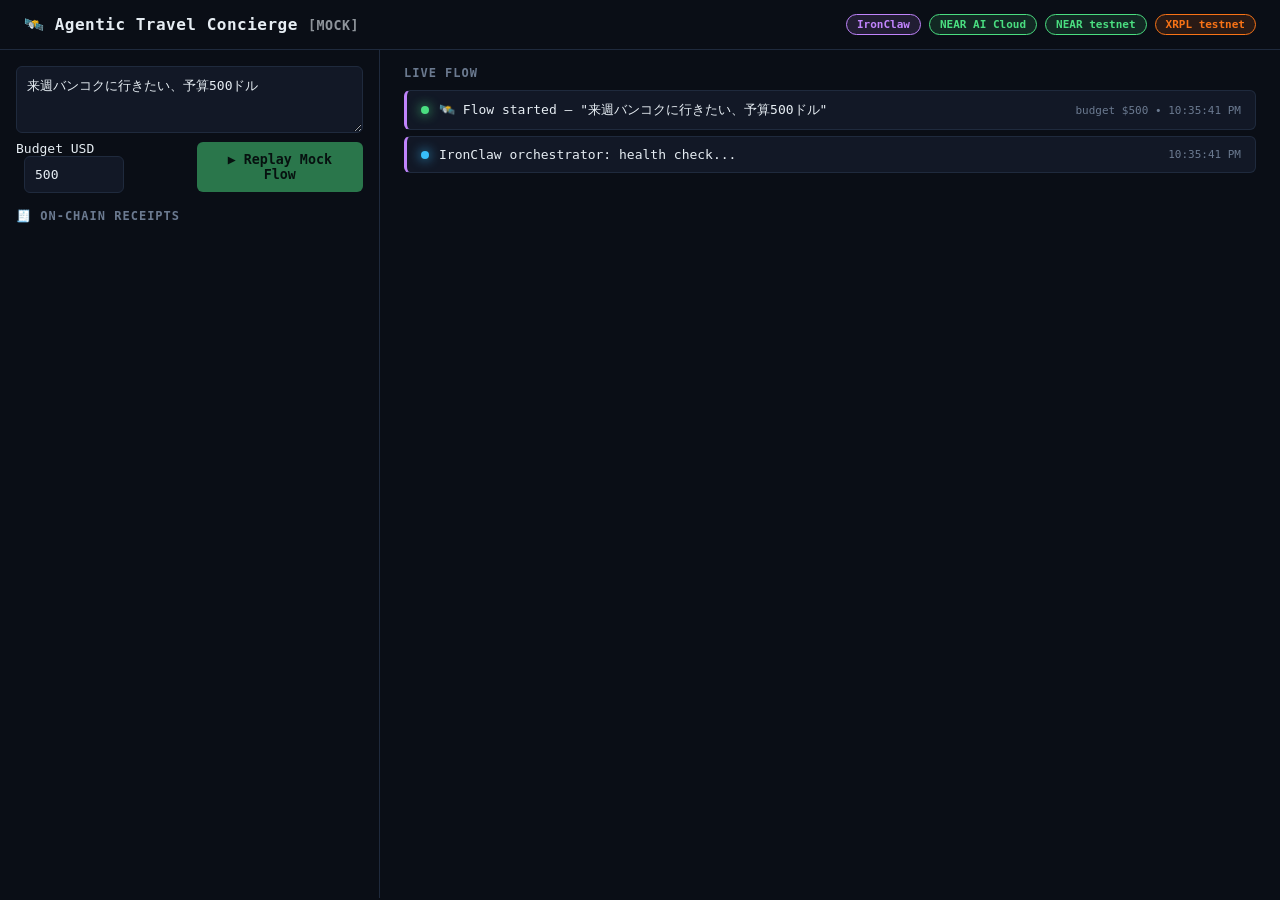
==== frontend/mock.html @ 96e3b73d "Add UI design spec and mock player for designer handoff - docs/UI_SPEC.md: full functional spec (sec" ====
<!doctype html>
<!--
  Mock player: バックエンド (uvicorn / NEAR / XRPL) を起動しなくても、
  WebSocket と同じイベント列を再生して UI を試せる。
  デザイナーがこのファイルだけ開けば全フローが動く。

  使い方:
    open frontend/mock.html (ブラウザで直接開いてOK)
    または `python3 -m http.server 5500 -d frontend` で起動して
           http://localhost:5500/mock.html
-->
<html lang="ja">
<head>
<meta charset="utf-8" />
<title>Mock player — Agentic Travel Concierge</title>
<meta name="viewport" content="width=device-width, initial-scale=1" />
<link rel="stylesheet" href="style.css" />
</head>
<body>
<header>
  <h1>🛰️ Agentic Travel Concierge <small style="opacity:.6">[MOCK]</small></h1>
  <div class="badges">
    <span class="badge ironclaw">IronClaw</span>
    <span class="badge near">NEAR AI Cloud</span>
    <span class="badge near-chain">NEAR testnet</span>
    <span class="badge xrpl">XRPL testnet</span>
  </div>
</header>

<main>
  <section class="left">
    <div class="prompt">
      <textarea id="request" rows="3">来週バンコクに行きたい、予算500ドル</textarea>
      <div class="row">
        <label>Budget USD <input id="budget" type="number" value="500" /></label>
        <button id="run">▶ Replay Mock Flow</button>
      </div>
    </div>
    <div class="receipts">
      <h2>🧾 On-chain Receipts</h2>
      <div id="receipts"></div>
    </div>
  </section>
  <section class="right">
    <h2>Live Flow</h2>
    <div id="flow" class="flow"></div>
  </section>
</main>

<script>
// ====== モック WebSocket ======
// app.js が new WebSocket(...) するのを乗っ取る
const MOCK_EVENTS = [
  {delay:0,    e:{type:"flow.start", request:"来週バンコクに行きたい、予算500ドル", budget_usd:500}},
  {delay:200,  e:{type:"ironclaw.checking"}},
  {delay:600,  e:{type:"ironclaw.ready", available:true, announce:{gateway_running:true, binary_version:"ironclaw 0.27.0", available:true, delivery:"gateway", status:405}}},
  {delay:300,  e:{type:"agent.thinking", agent:"FlightAgent", chain:"near"}},
  {delay:50,   e:{type:"agent.thinking", agent:"HotelAgent", chain:"near"}},
  {delay:50,   e:{type:"agent.thinking", agent:"LocalGuideAgent", chain:"xrpl"}},
  {delay:1800, e:{type:"agent.quoted", agent:"FlightAgent", quote:{agent:"FlightAgent", description:"Round-trip economy flight Tokyo → Bangkok", amount_usd:320, chain:"near", receiver:"flight-701307.testnet"}}},
  {delay:400,  e:{type:"agent.quoted", agent:"HotelAgent", quote:{agent:"HotelAgent", description:"3-night mid-range hotel in central Bangkok", amount_usd:185, chain:"near", receiver:"hotel-701307.testnet"}}},
  {delay:300,  e:{type:"agent.quoted", agent:"LocalGuideAgent", quote:{agent:"LocalGuideAgent", description:"Half-day local guide for temples and street food", amount_usd:75, chain:"xrpl", receiver:"rQ9ejdbK3riQifuQ51pph4zeqdsxx122iD"}}},
  {delay:400,  e:{type:"optimizer.thinking", model:"Qwen/Qwen3-30B-A3B-Instruct-2507"}},
  {delay:1500, e:{type:"optimizer.decided", decision:{accepted:["FlightAgent","HotelAgent","LocalGuideAgent"], reasoning:"Within $500 budget? No ($580). However, all are essential for trip; accepted as small overrun is acceptable", total_usd:580}}},
  {delay:500,  e:{type:"payment.sending", agent:"FlightAgent", chain:"near", amount_usd:320}},
  {delay:50,   e:{type:"payment.sending", agent:"HotelAgent", chain:"near", amount_usd:185}},
  {delay:50,   e:{type:"payment.sending", agent:"LocalGuideAgent", chain:"xrpl", amount_usd:75}},
  {delay:1200, e:{type:"payment.confirmed", agent:"LocalGuideAgent", receipt:{chain:"xrpl", tx_hash:"65B782AE0011EBE38A776FC7A24345467FAF530626EE3D888FEBC1E1D4B164DE", explorer_url:"https://testnet.xrpl.org/transactions/65B782AE0011EBE38A776FC7A24345467FAF530626EE3D888FEBC1E1D4B164DE", amount_usd:75, amount_native:7.5, receiver:"rQ9ejdbK3riQifuQ51pph4zeqdsxx122iD"}}},
  {delay:600,  e:{type:"payment.confirmed", agent:"HotelAgent", receipt:{chain:"near", tx_hash:"94Cgm2DKdLmZjX8UWpjtgV5hjY6xuicfGLT7uaGWxtzk", explorer_url:"https://testnet.nearblocks.io/txns/94Cgm2DKdLmZjX8UWpjtgV5hjY6xuicfGLT7uaGWxtzk", amount_usd:185, amount_native:1.85, receiver:"hotel-701307.testnet"}}},
  {delay:400,  e:{type:"payment.confirmed", agent:"FlightAgent", receipt:{chain:"near", tx_hash:"E8WetmbbGfKmTyU7rVKXfygrztpYCNaCMewNmWmu14Ag", explorer_url:"https://testnet.nearblocks.io/txns/E8WetmbbGfKmTyU7rVKXfygrztpYCNaCMewNmWmu14Ag", amount_usd:320, amount_native:3.2, receiver:"flight-701307.testnet"}}},
  {delay:500,  e:{type:"flow.done", total_paid_usd:580, receipts:[{},{},{}]}},
];

class FakeSocket {
  constructor(url) {
    this.url = url;
    setTimeout(() => this.onopen && this.onopen(), 10);
  }
  send() {}
  close() { this.onclose && this.onclose(); }
}
window.WebSocket = FakeSocket;
let _fakeSocket = null;
const _origNewSocket = WebSocket;

// app.js に WebSocket を持たせ、play 時にメッセージを順次配信
const sockets = [];
window.WebSocket = function MockSocket(url) {
  const s = new FakeSocket(url);
  sockets.push(s);
  return s;
};

async function play() {
  for (const {delay, e} of MOCK_EVENTS) {
    await new Promise(r => setTimeout(r, delay));
    const ts = Date.now() / 1000;
    const ev = {ts, ...e};
    const data = JSON.stringify(ev);
    sockets.forEach(s => s.onmessage && s.onmessage({data}));
  }
}

document.addEventListener("DOMContentLoaded", () => {
  // app.js の runBtn が POST を投げるのを止めて、代わりに play() を起動
  const btn = document.getElementById("run");
  btn.onclick = (ev) => {
    ev.preventDefault();
    btn.disabled = true;
    play().then(() => btn.disabled = false);
  };
  // 自動再生
  setTimeout(() => btn.click(), 400);
});
</script>
<script src="app.js"></script>
</body>
</html>
---- frontend/style.css ----
* { box-sizing: border-box; }

:root {
  --bg: #0a0e16;
  --panel: #121826;
  --line: #1f2a3d;
  --neon: #4ade80;
  --neon-dim: #16653440;
  --warn: #fb923c;
  --err: #f87171;
  --muted: #6b7a90;
  --text: #e6edf3;
  --accent: #38bdf8;
  --xrpl: #f97316;
  --near: #4ade80;
  --ironclaw: #c084fc;
}

html, body {
  margin: 0;
  background: var(--bg);
  color: var(--text);
  font-family: ui-monospace, SFMono-Regular, "SF Mono", Menlo, monospace;
  font-size: 13px;
  height: 100%;
}

header {
  padding: 14px 24px;
  border-bottom: 1px solid var(--line);
  display: flex;
  justify-content: space-between;
  align-items: center;
}

header h1 {
  font-size: 16px;
  margin: 0;
  letter-spacing: 0.5px;
}

.badges { display: flex; gap: 8px; }
.badge {
  padding: 3px 10px;
  border-radius: 12px;
  font-size: 11px;
  font-weight: 600;
}
.badge.ironclaw { background: #c084fc20; color: var(--ironclaw); border: 1px solid var(--ironclaw); }
.badge.near { background: #4ade8020; color: var(--neon); border: 1px solid var(--neon); }
.badge.near-chain { background: #4ade8020; color: var(--neon); border: 1px solid var(--neon); }
.badge.xrpl { background: #f9731620; color: var(--xrpl); border: 1px solid var(--xrpl); }

main {
  display: grid;
  grid-template-columns: 380px 1fr;
  gap: 0;
  height: calc(100vh - 52px);
}

.left {
  border-right: 1px solid var(--line);
  padding: 16px;
  display: flex;
  flex-direction: column;
  gap: 16px;
  overflow-y: auto;
}

.right {
  padding: 16px 24px;
  overflow-y: auto;
}

.prompt {
  display: flex;
  flex-direction: column;
  gap: 8px;
}

textarea, input[type=number] {
  background: var(--panel);
  color: var(--text);
  border: 1px solid var(--line);
  border-radius: 6px;
  padding: 10px;
  font-family: inherit;
  font-size: 13px;
  outline: none;
  width: 100%;
}

textarea:focus, input:focus { border-color: var(--neon); }

input[type=number] { width: 100px; margin-left: 8px; }

.row { display: flex; align-items: center; justify-content: space-between; }

button {
  background: var(--neon);
  color: #04150a;
  border: 0;
  border-radius: 6px;
  padding: 10px 16px;
  font-weight: 700;
  cursor: pointer;
  font-family: inherit;
}

button:hover { filter: brightness(1.1); }
button:disabled { opacity: 0.5; cursor: not-allowed; }

.receipts h2, .right h2 {
  margin: 0 0 10px;
  font-size: 12px;
  text-transform: uppercase;
  letter-spacing: 1px;
  color: var(--muted);
}

.receipt {
  background: var(--panel);
  border: 1px solid var(--line);
  border-radius: 6px;
  padding: 10px;
  margin-bottom: 8px;
  font-size: 12px;
}

.receipt .agent { font-weight: 700; }
.receipt .tx {
  word-break: break-all;
  color: var(--accent);
  font-size: 11px;
  display: block;
  margin-top: 4px;
}
.receipt.near { border-left: 3px solid var(--near); }
.receipt.xrpl { border-left: 3px solid var(--xrpl); }

.flow {
  display: flex;
  flex-direction: column;
  gap: 6px;
}

.node {
  background: var(--panel);
  border: 1px solid var(--line);
  border-radius: 6px;
  padding: 10px 14px;
  display: flex;
  align-items: center;
  gap: 10px;
  animation: appear 0.25s ease;
  position: relative;
}

@keyframes appear {
  from { opacity: 0; transform: translateY(-6px); }
  to   { opacity: 1; transform: translateY(0); }
}

.node .dot {
  width: 8px; height: 8px; border-radius: 50%;
  background: var(--muted);
  flex-shrink: 0;
}

.node.active .dot {
  background: var(--accent);
  box-shadow: 0 0 12px var(--accent);
  animation: pulse 1.2s ease-in-out infinite;
}
.node.success .dot { background: var(--neon); box-shadow: 0 0 12px var(--neon); }
.node.error .dot   { background: var(--err);  box-shadow: 0 0 12px var(--err); }

@keyframes pulse {
  0%,100% { opacity: 1; }
  50% { opacity: 0.45; }
}

.node .label { flex: 1; }
.node .meta  { font-size: 11px; color: var(--muted); }

.node.ironclaw { border-left: 3px solid var(--ironclaw); }
.node.optimizer { border-left: 3px solid var(--accent); }
.node.agent { border-left: 3px solid var(--neon); }
.node.payment.near { border-left: 3px solid var(--near); }
.node.payment.xrpl { border-left: 3px solid var(--xrpl); }
.node.done { border-left: 3px solid #fde047; }

.node a { color: var(--accent); }
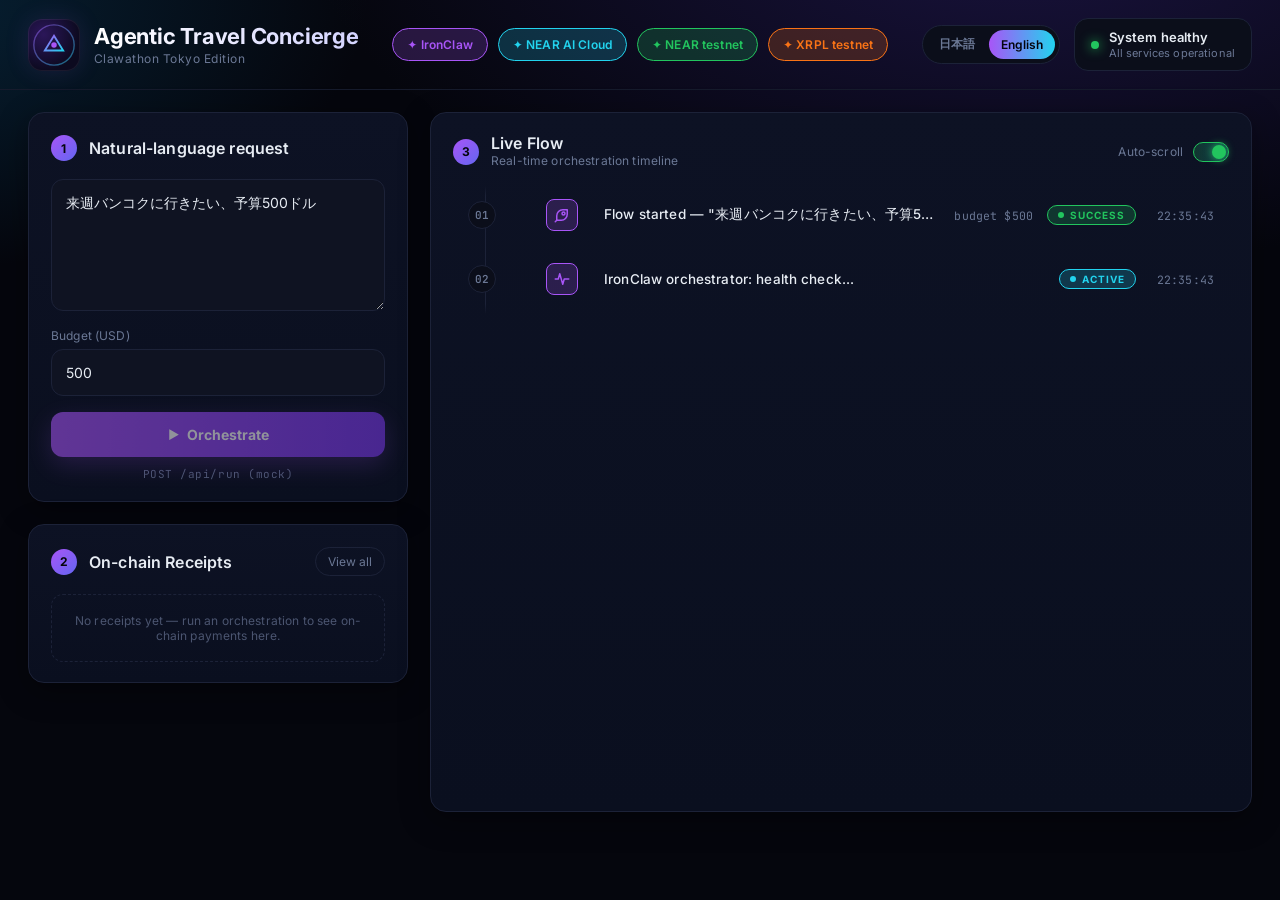
==== commit b7edd50b: "Redesign frontend with mockup-based dashboard + JA/EN i18n switch - New layout: 3-section dashboard " ====
--- a/frontend/mock.html
+++ b/frontend/mock.html
@@ -2,117 +2,123 @@
 <!--
   Mock player: バックエンド (uvicorn / NEAR / XRPL) を起動しなくても、
   WebSocket と同じイベント列を再生して UI を試せる。
-  デザイナーがこのファイルだけ開けば全フローが動く。
-
-  使い方:
-    open frontend/mock.html (ブラウザで直接開いてOK)
-    または `python3 -m http.server 5500 -d frontend` で起動して
-           http://localhost:5500/mock.html
+  使い方: open frontend/mock.html
 -->
 <html lang="ja">
 <head>
 <meta charset="utf-8" />
-<title>Mock player — Agentic Travel Concierge</title>
+<title>Mock — Agentic Travel Concierge</title>
 <meta name="viewport" content="width=device-width, initial-scale=1" />
+<link rel="preconnect" href="https://fonts.googleapis.com" />
+<link rel="preconnect" href="https://fonts.gstatic.com" crossorigin />
+<link href="https://fonts.googleapis.com/css2?family=Inter:wght@400;500;600;700&family=JetBrains+Mono:wght@400;500&display=swap" rel="stylesheet" />
 <link rel="stylesheet" href="style.css" />
 </head>
 <body>
-<header>
-  <h1>🛰️ Agentic Travel Concierge <small style="opacity:.6">[MOCK]</small></h1>
+
+<header class="topbar">
+  <div class="brand">
+    <div class="logo" aria-hidden="true">
+      <svg viewBox="0 0 48 48" width="44" height="44">
+        <defs><linearGradient id="lg" x1="0" x2="1" y1="0" y2="1"><stop offset="0" stop-color="#a855f7"/><stop offset="1" stop-color="#22d3ee"/></linearGradient></defs>
+        <circle cx="24" cy="24" r="22" fill="none" stroke="url(#lg)" stroke-width="1.5" opacity=".5"/>
+        <path d="M14 30 L24 14 L34 30 Z" fill="none" stroke="url(#lg)" stroke-width="2"/>
+        <circle cx="24" cy="24" r="3" fill="#a855f7"/>
+      </svg>
+    </div>
+    <div class="title">
+      <h1 data-i18n="appTitle">Agentic Travel Concierge</h1>
+      <div class="subtitle" data-i18n="appSubtitle">Clawathon Tokyo Edition · MOCK</div>
+    </div>
+  </div>
   <div class="badges">
-    <span class="badge ironclaw">IronClaw</span>
-    <span class="badge near">NEAR AI Cloud</span>
-    <span class="badge near-chain">NEAR testnet</span>
-    <span class="badge xrpl">XRPL testnet</span>
+    <span class="badge ironclaw">✦ IronClaw</span>
+    <span class="badge nearai">✦ NEAR AI Cloud</span>
+    <span class="badge near">✦ NEAR testnet</span>
+    <span class="badge xrpl">✦ XRPL testnet</span>
+  </div>
+  <div class="topright">
+    <div class="lang-switch" role="group">
+      <button data-lang="ja" class="lang-btn active">日本語</button>
+      <button data-lang="en" class="lang-btn">English</button>
+    </div>
+    <div class="status-pill"><span class="dot"></span><div><div class="status-title" data-i18n="statusTitle">System healthy</div><div class="status-sub" data-i18n="statusSub">All services operational</div></div></div>
   </div>
 </header>
 
-<main>
-  <section class="left">
-    <div class="prompt">
-      <textarea id="request" rows="3">来週バンコクに行きたい、予算500ドル</textarea>
-      <div class="row">
-        <label>Budget USD <input id="budget" type="number" value="500" /></label>
-        <button id="run">▶ Replay Mock Flow</button>
-      </div>
+<main class="grid">
+  <aside class="left">
+    <section class="card">
+      <div class="card-head"><span class="step-num">1</span><h2 data-i18n="step1Title">Natural-language request</h2></div>
+      <textarea id="request" rows="6" data-i18n-ph="requestPlaceholder">来週バンコクに行きたい、予算500ドル</textarea>
+      <label class="field"><span data-i18n="budgetLabel">Budget (USD)</span><input id="budget" type="number" value="500" /></label>
+      <button id="run" class="btn-primary"><span class="play">▶</span> <span data-i18n="orchestrate">Orchestrate</span></button>
+      <div class="endpoint-hint">POST /api/run (mock)</div>
+    </section>
+    <section class="card">
+      <div class="card-head"><span class="step-num">2</span><h2 data-i18n="step2Title">On-chain Receipts</h2><button class="ghost-btn" data-i18n="viewAll">View all</button></div>
+      <div id="receipts" class="receipts-list"><div class="receipts-empty" data-i18n="receiptsEmpty">No receipts yet</div></div>
+    </section>
+  </aside>
+  <section class="right card">
+    <div class="card-head">
+      <span class="step-num">3</span>
+      <div class="head-title"><h2 data-i18n="step3Title">Live Flow</h2><div class="subhead" data-i18n="step3Sub">Real-time orchestration timeline</div></div>
+      <label class="toggle"><span data-i18n="autoscroll">Auto-scroll</span><input id="autoscroll" type="checkbox" checked /><span class="switch"></span></label>
     </div>
-    <div class="receipts">
-      <h2>🧾 On-chain Receipts</h2>
-      <div id="receipts"></div>
-    </div>
-  </section>
-  <section class="right">
-    <h2>Live Flow</h2>
-    <div id="flow" class="flow"></div>
+    <ol id="flow" class="flow"></ol>
+    <div class="flow-empty" id="flowEmpty">Press <strong>▶ Orchestrate</strong></div>
   </section>
 </main>
 
 <script>
-// ====== モック WebSocket ======
-// app.js が new WebSocket(...) するのを乗っ取る
 const MOCK_EVENTS = [
   {delay:0,    e:{type:"flow.start", request:"来週バンコクに行きたい、予算500ドル", budget_usd:500}},
   {delay:200,  e:{type:"ironclaw.checking"}},
-  {delay:600,  e:{type:"ironclaw.ready", available:true, announce:{gateway_running:true, binary_version:"ironclaw 0.27.0", available:true, delivery:"gateway", status:405}}},
+  {delay:600,  e:{type:"ironclaw.ready", available:true, announce:{gateway_running:true, binary_version:"ironclaw 0.27.0", available:true}}},
   {delay:300,  e:{type:"agent.thinking", agent:"FlightAgent", chain:"near"}},
   {delay:50,   e:{type:"agent.thinking", agent:"HotelAgent", chain:"near"}},
   {delay:50,   e:{type:"agent.thinking", agent:"LocalGuideAgent", chain:"xrpl"}},
-  {delay:1800, e:{type:"agent.quoted", agent:"FlightAgent", quote:{agent:"FlightAgent", description:"Round-trip economy flight Tokyo → Bangkok", amount_usd:320, chain:"near", receiver:"flight-701307.testnet"}}},
-  {delay:400,  e:{type:"agent.quoted", agent:"HotelAgent", quote:{agent:"HotelAgent", description:"3-night mid-range hotel in central Bangkok", amount_usd:185, chain:"near", receiver:"hotel-701307.testnet"}}},
-  {delay:300,  e:{type:"agent.quoted", agent:"LocalGuideAgent", quote:{agent:"LocalGuideAgent", description:"Half-day local guide for temples and street food", amount_usd:75, chain:"xrpl", receiver:"rQ9ejdbK3riQifuQ51pph4zeqdsxx122iD"}}},
-  {delay:400,  e:{type:"optimizer.thinking", model:"Qwen/Qwen3-30B-A3B-Instruct-2507"}},
-  {delay:1500, e:{type:"optimizer.decided", decision:{accepted:["FlightAgent","HotelAgent","LocalGuideAgent"], reasoning:"Within $500 budget? No ($580). However, all are essential for trip; accepted as small overrun is acceptable", total_usd:580}}},
-  {delay:500,  e:{type:"payment.sending", agent:"FlightAgent", chain:"near", amount_usd:320}},
-  {delay:50,   e:{type:"payment.sending", agent:"HotelAgent", chain:"near", amount_usd:185}},
-  {delay:50,   e:{type:"payment.sending", agent:"LocalGuideAgent", chain:"xrpl", amount_usd:75}},
-  {delay:1200, e:{type:"payment.confirmed", agent:"LocalGuideAgent", receipt:{chain:"xrpl", tx_hash:"65B782AE0011EBE38A776FC7A24345467FAF530626EE3D888FEBC1E1D4B164DE", explorer_url:"https://testnet.xrpl.org/transactions/65B782AE0011EBE38A776FC7A24345467FAF530626EE3D888FEBC1E1D4B164DE", amount_usd:75, amount_native:7.5, receiver:"rQ9ejdbK3riQifuQ51pph4zeqdsxx122iD"}}},
-  {delay:600,  e:{type:"payment.confirmed", agent:"HotelAgent", receipt:{chain:"near", tx_hash:"94Cgm2DKdLmZjX8UWpjtgV5hjY6xuicfGLT7uaGWxtzk", explorer_url:"https://testnet.nearblocks.io/txns/94Cgm2DKdLmZjX8UWpjtgV5hjY6xuicfGLT7uaGWxtzk", amount_usd:185, amount_native:1.85, receiver:"hotel-701307.testnet"}}},
-  {delay:400,  e:{type:"payment.confirmed", agent:"FlightAgent", receipt:{chain:"near", tx_hash:"E8WetmbbGfKmTyU7rVKXfygrztpYCNaCMewNmWmu14Ag", explorer_url:"https://testnet.nearblocks.io/txns/E8WetmbbGfKmTyU7rVKXfygrztpYCNaCMewNmWmu14Ag", amount_usd:320, amount_native:3.2, receiver:"flight-701307.testnet"}}},
+  {delay:1800, e:{type:"agent.quoted", agent:"FlightAgent", quote:{agent:"FlightAgent", description:"Round-trip economy flight", amount_usd:295, chain:"near", receiver:"flight-701307.testnet"}}},
+  {delay:400,  e:{type:"agent.quoted", agent:"HotelAgent", quote:{agent:"HotelAgent", description:"3 nights near Sukhumvit", amount_usd:210, chain:"near", receiver:"hotel-778201.testnet"}}},
+  {delay:300,  e:{type:"agent.quoted", agent:"LocalGuideAgent", quote:{agent:"LocalGuideAgent", description:"Evening food tour", amount_usd:75, chain:"xrpl", receiver:"xrpl:guide-wallet"}}},
+  {delay:400,  e:{type:"optimizer.thinking", model:"Qwen3-30B"}},
+  {delay:1500, e:{type:"optimizer.decided", decision:{accepted:["FlightAgent","HotelAgent","LocalGuideAgent"], reasoning:"best balance of budget and coverage", total_usd:580}}},
+  {delay:500,  e:{type:"payment.sending", agent:"FlightAgent", chain:"near", amount_usd:295}},
+  {delay:1500, e:{type:"payment.confirmed", agent:"FlightAgent", receipt:{chain:"near", tx_hash:"7bJ2xxxxxxxxxxxxxxxxxxxxxxxxxa9kL", explorer_url:"#", amount_usd:295, amount_native:3.2, receiver:"flight-701307.testnet"}}},
+  {delay:200,  e:{type:"payment.sending", agent:"HotelAgent", chain:"near", amount_usd:210}},
+  {delay:1200, e:{type:"payment.confirmed", agent:"HotelAgent", receipt:{chain:"near", tx_hash:"5cF1xxxxxxxxxxxxxxxxxxxxxxxxxm3Pn", explorer_url:"#", amount_usd:210, amount_native:2.3, receiver:"hotel-778201.testnet"}}},
+  {delay:200,  e:{type:"payment.sending", agent:"LocalGuideAgent", chain:"xrpl", amount_usd:75}},
+  {delay:1500, e:{type:"payment.confirmed", agent:"LocalGuideAgent", receipt:{chain:"xrpl", tx_hash:"C9D6xxxxxxxxxxxxxxxxxxxxxxxxx7hQw", explorer_url:"#", amount_usd:75, amount_native:7.5, receiver:"xrpl:guide-wallet"}}},
   {delay:500,  e:{type:"flow.done", total_paid_usd:580, receipts:[{},{},{}]}},
 ];
 
 class FakeSocket {
-  constructor(url) {
-    this.url = url;
-    setTimeout(() => this.onopen && this.onopen(), 10);
-  }
-  send() {}
-  close() { this.onclose && this.onclose(); }
+  constructor() { setTimeout(()=>this.onopen&&this.onopen(),10); }
+  send() {} close() {}
 }
-window.WebSocket = FakeSocket;
-let _fakeSocket = null;
-const _origNewSocket = WebSocket;
-
-// app.js に WebSocket を持たせ、play 時にメッセージを順次配信
 const sockets = [];
-window.WebSocket = function MockSocket(url) {
-  const s = new FakeSocket(url);
-  sockets.push(s);
-  return s;
-};
+window.WebSocket = function(){ const s=new FakeSocket(); sockets.push(s); return s; };
 
 async function play() {
-  for (const {delay, e} of MOCK_EVENTS) {
-    await new Promise(r => setTimeout(r, delay));
-    const ts = Date.now() / 1000;
-    const ev = {ts, ...e};
-    const data = JSON.stringify(ev);
+  for (const {delay,e} of MOCK_EVENTS) {
+    await new Promise(r=>setTimeout(r,delay));
+    const data = JSON.stringify({ts: Date.now()/1000, ...e});
     sockets.forEach(s => s.onmessage && s.onmessage({data}));
   }
 }
 
 document.addEventListener("DOMContentLoaded", () => {
-  // app.js の runBtn が POST を投げるのを止めて、代わりに play() を起動
   const btn = document.getElementById("run");
-  btn.onclick = (ev) => {
+  btn.addEventListener("click", (ev) => {
     ev.preventDefault();
     btn.disabled = true;
-    play().then(() => btn.disabled = false);
-  };
-  // 自動再生
-  setTimeout(() => btn.click(), 400);
+    play().then(()=>btn.disabled=false);
+  });
+  setTimeout(()=>btn.click(), 500);
 });
 </script>
+<script src="i18n.js"></script>
 <script src="app.js"></script>
 </body>
 </html>
--- a/frontend/style.css
+++ b/frontend/style.css
@@ -1,193 +1,499 @@
+/* ============================================
+   Agentic Travel Concierge — design refresh
+   Inspired by provided mockup (dark dashboard)
+   ============================================ */
+
 * { box-sizing: border-box; }
 
 :root {
-  --bg: #0a0e16;
-  --panel: #121826;
-  --line: #1f2a3d;
-  --neon: #4ade80;
-  --neon-dim: #16653440;
-  --warn: #fb923c;
-  --err: #f87171;
-  --muted: #6b7a90;
-  --text: #e6edf3;
-  --accent: #38bdf8;
-  --xrpl: #f97316;
-  --near: #4ade80;
-  --ironclaw: #c084fc;
+  /* Backgrounds */
+  --bg-0: #05060d;            /* page */
+  --bg-1: #0b0e1a;            /* card */
+  --bg-2: #0f1322;            /* card subtle */
+  --bg-3: #11172a;            /* node row hover */
+  --line: #1c2238;
+  --line-soft: #161b2c;
+
+  /* Text */
+  --text: #e7ecf3;
+  --muted: #6b7895;
+  --dim: #4b5570;
+
+  /* Accents */
+  --purple: #a855f7;
+  --purple-soft: #a855f733;
+  --cyan: #22d3ee;
+  --cyan-soft: #22d3ee33;
+  --green: #22c55e;
+  --green-soft: #22c55e33;
+  --orange: #f97316;
+  --orange-soft: #f9731633;
+  --yellow: #facc15;
+  --yellow-soft: #facc1533;
+  --red: #f87171;
+
+  /* per-tech */
+  --c-ironclaw: var(--purple);
+  --c-nearai:   var(--cyan);
+  --c-near:     var(--green);
+  --c-xrpl:     var(--orange);
+
+  --radius-lg: 16px;
+  --radius-md: 12px;
+  --radius-sm: 8px;
 }
 
 html, body {
   margin: 0;
-  background: var(--bg);
+  background:
+    radial-gradient(1200px 600px at 80% -10%, #1a1340 0%, transparent 60%),
+    radial-gradient(900px 500px at -10% 0%, #062337 0%, transparent 55%),
+    var(--bg-0);
   color: var(--text);
-  font-family: ui-monospace, SFMono-Regular, "SF Mono", Menlo, monospace;
-  font-size: 13px;
-  height: 100%;
-}
-
-header {
-  padding: 14px 24px;
-  border-bottom: 1px solid var(--line);
-  display: flex;
-  justify-content: space-between;
+  font-family: "Inter", system-ui, -apple-system, "Segoe UI", "Hiragino Sans", "Yu Gothic UI", sans-serif;
+  font-size: 14px;
+  letter-spacing: 0.01em;
+  min-height: 100vh;
+}
+
+button { font-family: inherit; cursor: pointer; }
+
+/* ===================== Topbar ===================== */
+.topbar {
+  display: grid;
+  grid-template-columns: auto 1fr auto;
   align-items: center;
-}
-
-header h1 {
-  font-size: 16px;
+  gap: 24px;
+  padding: 18px 28px;
+  border-bottom: 1px solid var(--line-soft);
+}
+
+.brand { display: flex; align-items: center; gap: 14px; }
+.brand .logo {
+  width: 52px; height: 52px;
+  display: grid; place-items: center;
+  border-radius: 14px;
+  background: radial-gradient(circle at 30% 30%, #2b1659 0%, #0c0a1f 70%);
+  box-shadow: 0 0 24px #a855f720, inset 0 0 0 1px #ffffff10;
+}
+
+.brand h1 {
   margin: 0;
-  letter-spacing: 0.5px;
-}
-
-.badges { display: flex; gap: 8px; }
+  font-size: 22px;
+  font-weight: 700;
+  letter-spacing: -0.01em;
+  background: linear-gradient(90deg, #fff 0%, #d4d4ff 100%);
+  -webkit-background-clip: text;
+  -webkit-text-fill-color: transparent;
+}
+.brand .subtitle { color: var(--muted); font-size: 12px; margin-top: 2px; letter-spacing: 0.04em; }
+
+.badges { display: flex; gap: 10px; justify-content: center; flex-wrap: wrap; }
 .badge {
-  padding: 3px 10px;
-  border-radius: 12px;
-  font-size: 11px;
+  font-size: 12px; font-weight: 600;
+  padding: 8px 14px;
+  border-radius: 999px;
+  border: 1px solid;
+  background: rgba(255,255,255,0.02);
+  white-space: nowrap;
+}
+.badge.ironclaw { color: var(--c-ironclaw); border-color: var(--c-ironclaw); background: var(--purple-soft); }
+.badge.nearai   { color: var(--c-nearai);   border-color: var(--c-nearai);   background: var(--cyan-soft); }
+.badge.near     { color: var(--c-near);     border-color: var(--c-near);     background: var(--green-soft); }
+.badge.xrpl     { color: var(--c-xrpl);     border-color: var(--c-xrpl);     background: var(--orange-soft); }
+
+.topright { display: flex; align-items: center; gap: 14px; }
+
+.lang-switch {
+  display: inline-flex;
+  background: var(--bg-1);
+  border: 1px solid var(--line);
+  border-radius: 999px;
+  padding: 4px;
+  gap: 2px;
+}
+.lang-btn {
+  background: transparent;
+  border: 0;
+  color: var(--muted);
   font-weight: 600;
-}
-.badge.ironclaw { background: #c084fc20; color: var(--ironclaw); border: 1px solid var(--ironclaw); }
-.badge.near { background: #4ade8020; color: var(--neon); border: 1px solid var(--neon); }
-.badge.near-chain { background: #4ade8020; color: var(--neon); border: 1px solid var(--neon); }
-.badge.xrpl { background: #f9731620; color: var(--xrpl); border: 1px solid var(--xrpl); }
-
-main {
-  display: grid;
-  grid-template-columns: 380px 1fr;
-  gap: 0;
-  height: calc(100vh - 52px);
-}
-
-.left {
-  border-right: 1px solid var(--line);
-  padding: 16px;
-  display: flex;
-  flex-direction: column;
-  gap: 16px;
-  overflow-y: auto;
-}
-
-.right {
-  padding: 16px 24px;
-  overflow-y: auto;
-}
-
-.prompt {
-  display: flex;
-  flex-direction: column;
-  gap: 8px;
-}
-
-textarea, input[type=number] {
-  background: var(--panel);
-  color: var(--text);
-  border: 1px solid var(--line);
-  border-radius: 6px;
-  padding: 10px;
-  font-family: inherit;
-  font-size: 13px;
-  outline: none;
-  width: 100%;
-}
-
-textarea:focus, input:focus { border-color: var(--neon); }
-
-input[type=number] { width: 100px; margin-left: 8px; }
-
-.row { display: flex; align-items: center; justify-content: space-between; }
-
-button {
-  background: var(--neon);
-  color: #04150a;
-  border: 0;
-  border-radius: 6px;
-  padding: 10px 16px;
-  font-weight: 700;
-  cursor: pointer;
-  font-family: inherit;
-}
-
-button:hover { filter: brightness(1.1); }
-button:disabled { opacity: 0.5; cursor: not-allowed; }
-
-.receipts h2, .right h2 {
-  margin: 0 0 10px;
   font-size: 12px;
-  text-transform: uppercase;
-  letter-spacing: 1px;
-  color: var(--muted);
-}
-
-.receipt {
-  background: var(--panel);
-  border: 1px solid var(--line);
-  border-radius: 6px;
-  padding: 10px;
-  margin-bottom: 8px;
-  font-size: 12px;
-}
-
-.receipt .agent { font-weight: 700; }
-.receipt .tx {
-  word-break: break-all;
-  color: var(--accent);
-  font-size: 11px;
-  display: block;
-  margin-top: 4px;
-}
-.receipt.near { border-left: 3px solid var(--near); }
-.receipt.xrpl { border-left: 3px solid var(--xrpl); }
-
-.flow {
-  display: flex;
-  flex-direction: column;
-  gap: 6px;
-}
-
-.node {
-  background: var(--panel);
-  border: 1px solid var(--line);
-  border-radius: 6px;
-  padding: 10px 14px;
+  padding: 6px 12px;
+  border-radius: 999px;
+  transition: all .15s ease;
+}
+.lang-btn.active {
+  background: linear-gradient(90deg, #a855f7, #22d3ee);
+  color: #04050d;
+}
+.lang-btn:not(.active):hover { color: var(--text); }
+
+.status-pill {
   display: flex;
   align-items: center;
   gap: 10px;
-  animation: appear 0.25s ease;
+  padding: 10px 16px;
+  border-radius: 14px;
+  background: var(--bg-1);
+  border: 1px solid var(--line);
+}
+.status-pill .dot {
+  width: 8px; height: 8px; border-radius: 50%;
+  background: var(--green);
+  box-shadow: 0 0 12px var(--green);
+  animation: pulse 1.6s ease-in-out infinite;
+}
+.status-title { font-size: 13px; font-weight: 600; }
+.status-sub   { font-size: 11px; color: var(--muted); margin-top: 1px; }
+
+@keyframes pulse {
+  0%,100% { opacity: 1; transform: scale(1); }
+  50%     { opacity: .55; transform: scale(.85); }
+}
+
+/* ===================== Layout ===================== */
+.grid {
+  display: grid;
+  grid-template-columns: 380px 1fr;
+  gap: 22px;
+  padding: 22px 28px 32px;
+}
+.left { display: flex; flex-direction: column; gap: 22px; }
+
+/* ===================== Card ===================== */
+.card {
+  background: linear-gradient(180deg, #0d1224 0%, #0a0f1f 100%);
+  border: 1px solid var(--line);
+  border-radius: var(--radius-lg);
+  padding: 22px 22px 20px;
+  box-shadow: 0 8px 30px #00000060;
+}
+
+.card-head {
+  display: flex; align-items: center; gap: 12px;
+  margin-bottom: 18px;
+}
+.card-head h2 { margin: 0; font-size: 16px; font-weight: 600; }
+.head-title { display: flex; flex-direction: column; gap: 2px; flex: 1; }
+.head-title h2 { line-height: 1; }
+.subhead { color: var(--muted); font-size: 12px; }
+
+.step-num {
+  width: 26px; height: 26px;
+  display: grid; place-items: center;
+  border-radius: 50%;
+  background: linear-gradient(135deg, #a855f7, #6366f1);
+  color: #04050d;
+  font-weight: 700;
+  font-size: 12px;
+}
+
+/* request input area */
+textarea, input[type="number"] {
+  width: 100%;
+  background: var(--bg-2);
+  color: var(--text);
+  border: 1px solid var(--line);
+  border-radius: var(--radius-md);
+  padding: 14px 14px;
+  font-family: inherit;
+  font-size: 14px;
+  outline: none;
+  transition: border-color .15s ease, box-shadow .15s ease;
+}
+textarea { min-height: 96px; resize: vertical; }
+textarea:focus, input:focus { border-color: var(--cyan); box-shadow: 0 0 0 3px var(--cyan-soft); }
+
+.field { display: block; margin-top: 14px; }
+.field > span { display: block; color: var(--muted); font-size: 12px; margin-bottom: 6px; }
+
+.btn-primary {
+  margin-top: 16px;
+  width: 100%;
+  border: 0;
+  border-radius: var(--radius-md);
+  padding: 14px 16px;
+  font-weight: 700; font-size: 14px;
+  color: #fff;
+  background: linear-gradient(90deg, #a855f7 0%, #7c3aed 100%);
+  box-shadow: 0 8px 24px #a855f750;
+  transition: transform .08s ease, box-shadow .15s ease, opacity .15s ease;
+  display: inline-flex; align-items: center; justify-content: center; gap: 8px;
+}
+.btn-primary:hover  { box-shadow: 0 10px 28px #a855f780; }
+.btn-primary:active { transform: translateY(1px); }
+.btn-primary:disabled { opacity: .55; cursor: not-allowed; }
+.btn-primary .play { font-size: 12px; }
+
+.endpoint-hint {
+  text-align: center;
+  color: var(--dim);
+  font-family: "JetBrains Mono", ui-monospace, monospace;
+  font-size: 11px;
+  margin-top: 10px;
+  letter-spacing: 0.05em;
+}
+
+.ghost-btn {
+  margin-left: auto;
+  background: transparent;
+  border: 1px solid var(--line);
+  color: var(--muted);
+  font-size: 12px;
+  padding: 6px 12px;
+  border-radius: 999px;
+}
+.ghost-btn:hover { color: var(--text); border-color: var(--cyan); }
+
+/* ===================== Receipts ===================== */
+.receipts-list { display: flex; flex-direction: column; gap: 10px; }
+.receipts-empty {
+  color: var(--dim);
+  font-size: 12px;
+  border: 1px dashed var(--line);
+  border-radius: var(--radius-md);
+  padding: 18px;
+  text-align: center;
+}
+.receipt {
+  display: grid;
+  grid-template-columns: 40px 1fr auto;
+  align-items: center;
+  gap: 14px;
+  padding: 14px;
+  border-radius: var(--radius-md);
+  background: var(--bg-2);
+  border-left: 3px solid;
+  border-top: 1px solid var(--line);
+  border-right: 1px solid var(--line);
+  border-bottom: 1px solid var(--line);
   position: relative;
-}
-
+  overflow: hidden;
+}
+.receipt.near { border-left-color: var(--c-near); }
+.receipt.xrpl { border-left-color: var(--c-xrpl); }
+
+.receipt .icon {
+  width: 36px; height: 36px; border-radius: 50%;
+  display: grid; place-items: center;
+  background: var(--bg-1);
+  border: 1px solid var(--line);
+  font-weight: 700;
+}
+.receipt.near .icon { color: var(--c-near); }
+.receipt.xrpl .icon { color: var(--c-xrpl); }
+
+.receipt .body { display: flex; flex-direction: column; gap: 2px; min-width: 0; }
+.receipt .body .agent { font-weight: 600; font-size: 13px; }
+.receipt .body .meta  {
+  font-family: "JetBrains Mono", ui-monospace, monospace;
+  font-size: 11px;
+  color: var(--muted);
+}
+.receipt .body .tx {
+  font-family: "JetBrains Mono", ui-monospace, monospace;
+  font-size: 11px;
+  color: var(--cyan);
+  text-decoration: none;
+  overflow: hidden;
+  text-overflow: ellipsis;
+  white-space: nowrap;
+  display: inline-block;
+  max-width: 100%;
+}
+.receipt .body .tx:hover { text-decoration: underline; }
+.receipt .right-col { text-align: right; display: flex; flex-direction: column; gap: 6px; align-items: flex-end; }
+.receipt .amount { font-weight: 700; font-size: 16px; }
+.receipt .pill {
+  font-size: 10px;
+  font-weight: 700;
+  letter-spacing: 0.08em;
+  padding: 3px 10px;
+  border-radius: 999px;
+  border: 1px solid var(--green);
+  color: var(--green);
+  background: var(--green-soft);
+}
+
+/* ===================== Live Flow ===================== */
+.right.card { padding-bottom: 24px; min-height: calc(100vh - 200px); position: relative; }
+
+.toggle {
+  display: inline-flex;
+  align-items: center;
+  gap: 10px;
+  font-size: 12px;
+  color: var(--muted);
+  cursor: pointer;
+  user-select: none;
+}
+.toggle input { display: none; }
+.toggle .switch {
+  width: 36px; height: 20px;
+  background: var(--bg-2);
+  border: 1px solid var(--line);
+  border-radius: 999px;
+  position: relative;
+  transition: background .15s ease;
+}
+.toggle .switch::after {
+  content: "";
+  position: absolute;
+  top: 2px; left: 2px;
+  width: 14px; height: 14px;
+  border-radius: 50%;
+  background: var(--muted);
+  transition: transform .15s ease, background .15s ease;
+}
+.toggle input:checked + .switch {
+  background: linear-gradient(90deg, var(--green-soft), var(--cyan-soft));
+  border-color: var(--green);
+}
+.toggle input:checked + .switch::after {
+  transform: translateX(16px);
+  background: var(--green);
+  box-shadow: 0 0 8px var(--green);
+}
+
+.flow {
+  list-style: none;
+  margin: 0; padding: 0;
+  display: flex; flex-direction: column;
+  position: relative;
+  counter-reset: step;
+}
+.flow::before {
+  content: "";
+  position: absolute;
+  top: 0; bottom: 0;
+  left: 32px;
+  width: 1px;
+  background: linear-gradient(180deg, transparent, var(--line) 8%, var(--line) 92%, transparent);
+}
+.flow-empty {
+  text-align: center;
+  color: var(--dim);
+  padding: 60px 20px;
+  font-size: 13px;
+}
+
+.node {
+  display: grid;
+  grid-template-columns: 64px 44px 1fr auto auto;
+  align-items: center;
+  gap: 14px;
+  padding: 12px 14px;
+  border: 1px solid transparent;
+  border-radius: var(--radius-md);
+  position: relative;
+  margin-bottom: 6px;
+  transition: background .15s ease, border-color .15s ease;
+  animation: appear .25s ease;
+}
+.node:hover { background: var(--bg-3); border-color: var(--line); }
 @keyframes appear {
   from { opacity: 0; transform: translateY(-6px); }
   to   { opacity: 1; transform: translateY(0); }
 }
 
-.node .dot {
-  width: 8px; height: 8px; border-radius: 50%;
-  background: var(--muted);
-  flex-shrink: 0;
-}
-
-.node.active .dot {
-  background: var(--accent);
-  box-shadow: 0 0 12px var(--accent);
-  animation: pulse 1.2s ease-in-out infinite;
-}
-.node.success .dot { background: var(--neon); box-shadow: 0 0 12px var(--neon); }
-.node.error .dot   { background: var(--err);  box-shadow: 0 0 12px var(--err); }
-
-@keyframes pulse {
+.node .step {
+  display: grid; place-items: center;
+  width: 28px; height: 28px;
+  border-radius: 50%;
+  border: 1px solid var(--line);
+  color: var(--muted);
+  font-family: "JetBrains Mono", monospace;
+  font-size: 11px;
+  font-weight: 600;
+  background: var(--bg-1);
+  position: relative;
+  z-index: 2;
+}
+.node .icon {
+  width: 32px; height: 32px;
+  display: grid; place-items: center;
+  border-radius: var(--radius-sm);
+  background: var(--bg-2);
+  font-size: 16px;
+  border: 1px solid var(--line);
+}
+.node .icon svg { width: 18px; height: 18px; }
+
+.node .label {
+  font-weight: 500;
+  font-size: 13.5px;
+  overflow: hidden;
+  text-overflow: ellipsis;
+  white-space: nowrap;
+}
+.node .meta {
+  color: var(--muted);
+  font-family: "JetBrains Mono", monospace;
+  font-size: 11.5px;
+  white-space: nowrap;
+}
+.node .meta a { color: var(--cyan); text-decoration: none; }
+.node .meta a:hover { text-decoration: underline; }
+
+.node .right-meta { display: flex; align-items: center; gap: 14px; }
+.node .pill {
+  font-size: 10px;
+  font-weight: 700;
+  letter-spacing: 0.1em;
+  padding: 3px 10px;
+  border-radius: 999px;
+  border: 1px solid var(--muted);
+  color: var(--muted);
+  background: rgba(255,255,255,0.03);
+  display: inline-flex; align-items: center; gap: 6px;
+}
+.node .pill::before {
+  content: "";
+  width: 6px; height: 6px;
+  border-radius: 50%;
+  background: currentColor;
+}
+.node .ts {
+  font-family: "JetBrains Mono", monospace;
+  font-size: 11.5px;
+  color: var(--muted);
+  min-width: 64px;
+  text-align: right;
+}
+
+/* status colors */
+.node.status-active .pill { color: var(--cyan); border-color: var(--cyan); background: var(--cyan-soft); animation: pulseSoft 1.4s ease-in-out infinite; }
+.node.status-success .pill { color: var(--green); border-color: var(--green); background: var(--green-soft); }
+.node.status-error   .pill { color: var(--red);   border-color: var(--red);   background: rgba(248,113,113,0.12); }
+.node.status-done    .pill { color: var(--yellow); border-color: var(--yellow); background: var(--yellow-soft); }
+
+@keyframes pulseSoft {
   0%,100% { opacity: 1; }
-  50% { opacity: 0.45; }
-}
-
-.node .label { flex: 1; }
-.node .meta  { font-size: 11px; color: var(--muted); }
-
-.node.ironclaw { border-left: 3px solid var(--ironclaw); }
-.node.optimizer { border-left: 3px solid var(--accent); }
-.node.agent { border-left: 3px solid var(--neon); }
-.node.payment.near { border-left: 3px solid var(--near); }
-.node.payment.xrpl { border-left: 3px solid var(--xrpl); }
-.node.done { border-left: 3px solid #fde047; }
-
-.node a { color: var(--accent); }
+  50%     { opacity: .55; }
+}
+
+/* category accent (left bar of icon area + tinted icon background) */
+.node.cat-ironclaw  .icon { color: var(--c-ironclaw); border-color: var(--c-ironclaw); background: var(--purple-soft); }
+.node.cat-nearai    .icon { color: var(--c-nearai);   border-color: var(--c-nearai);   background: var(--cyan-soft); }
+.node.cat-near      .icon { color: var(--c-near);     border-color: var(--c-near);     background: var(--green-soft); }
+.node.cat-xrpl      .icon { color: var(--c-xrpl);     border-color: var(--c-xrpl);     background: var(--orange-soft); }
+.node.cat-done      .icon { color: var(--yellow);     border-color: var(--yellow);     background: var(--yellow-soft); }
+
+/* completion node (large highlighted) */
+.node.done {
+  background: linear-gradient(90deg, #facc1518 0%, transparent 80%);
+  border: 1px solid #facc1555;
+  box-shadow: 0 0 28px #facc1525, inset 0 0 0 1px #ffffff05;
+  padding: 18px 14px;
+}
+.node.done .label { font-size: 15px; font-weight: 700; color: #fff; }
+
+/* responsive */
+@media (max-width: 1100px) {
+  .topbar { grid-template-columns: 1fr; gap: 14px; }
+  .badges { justify-content: flex-start; }
+  .topright { justify-content: space-between; }
+  .grid { grid-template-columns: 1fr; }
+  .left { order: 2; }
+  .right.card { min-height: 0; }
+}
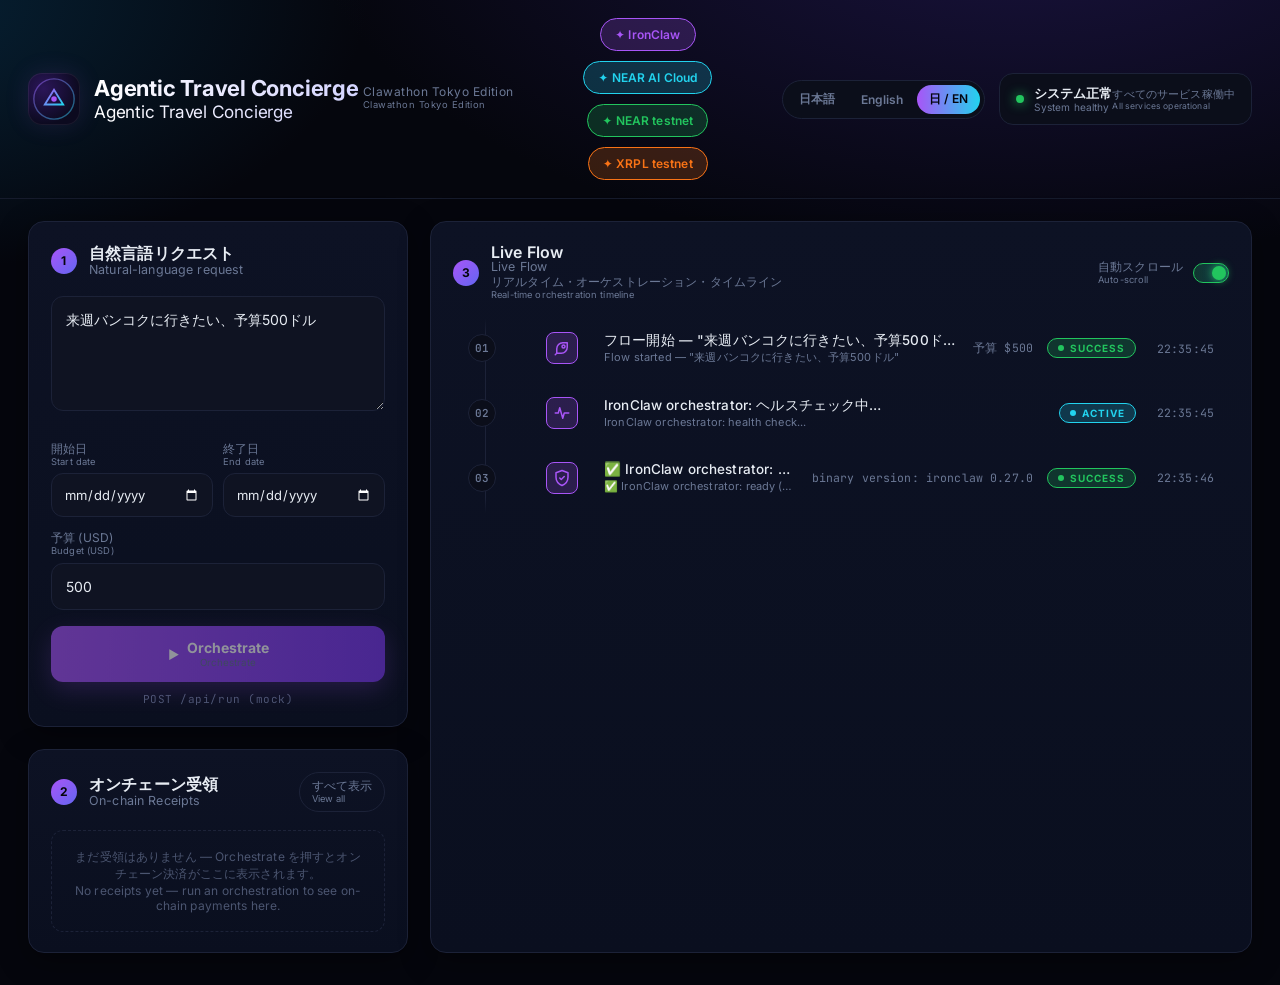
==== commit e1fbaa02: "All-or-nothing settlement + bilingual UI + schedule fields Backend (orchestrator): - Quote phase: an" ====
--- a/frontend/mock.html
+++ b/frontend/mock.html
@@ -1,8 +1,8 @@
 <!doctype html>
 <!--
-  Mock player: バックエンド (uvicorn / NEAR / XRPL) を起動しなくても、
-  WebSocket と同じイベント列を再生して UI を試せる。
-  使い方: open frontend/mock.html
+  Mock player: バックエンド未起動でも全フローを再生できる。
+  open frontend/mock.html  もしくは python3 -m http.server -d frontend
+  ?scenario=replan で「再提案」シナリオを再生
 -->
 <html lang="ja">
 <head>
@@ -39,8 +39,9 @@
   </div>
   <div class="topright">
     <div class="lang-switch" role="group">
-      <button data-lang="ja" class="lang-btn active">日本語</button>
+      <button data-lang="ja" class="lang-btn">日本語</button>
       <button data-lang="en" class="lang-btn">English</button>
+      <button data-lang="both" class="lang-btn active">日 / EN</button>
     </div>
     <div class="status-pill"><span class="dot"></span><div><div class="status-title" data-i18n="statusTitle">System healthy</div><div class="status-sub" data-i18n="statusSub">All services operational</div></div></div>
   </div>
@@ -50,7 +51,11 @@
   <aside class="left">
     <section class="card">
       <div class="card-head"><span class="step-num">1</span><h2 data-i18n="step1Title">Natural-language request</h2></div>
-      <textarea id="request" rows="6" data-i18n-ph="requestPlaceholder">来週バンコクに行きたい、予算500ドル</textarea>
+      <textarea id="request" rows="5" data-i18n-ph="requestPlaceholder">来週バンコクに行きたい、予算500ドル</textarea>
+      <div class="dates">
+        <label class="field"><span data-i18n="startDateLabel">Start date</span><input id="startDate" type="date" /></label>
+        <label class="field"><span data-i18n="endDateLabel">End date</span><input id="endDate" type="date" /></label>
+      </div>
       <label class="field"><span data-i18n="budgetLabel">Budget (USD)</span><input id="budget" type="number" value="500" /></label>
       <button id="run" class="btn-primary"><span class="play">▶</span> <span data-i18n="orchestrate">Orchestrate</span></button>
       <div class="endpoint-hint">POST /api/run (mock)</div>
@@ -72,7 +77,7 @@
 </main>
 
 <script>
-const MOCK_EVENTS = [
+const HAPPY = [
   {delay:0,    e:{type:"flow.start", request:"来週バンコクに行きたい、予算500ドル", budget_usd:500}},
   {delay:200,  e:{type:"ironclaw.checking"}},
   {delay:600,  e:{type:"ironclaw.ready", available:true, announce:{gateway_running:true, binary_version:"ironclaw 0.27.0", available:true}}},
@@ -92,16 +97,26 @@
   {delay:1500, e:{type:"payment.confirmed", agent:"LocalGuideAgent", receipt:{chain:"xrpl", tx_hash:"C9D6xxxxxxxxxxxxxxxxxxxxxxxxx7hQw", explorer_url:"#", amount_usd:75, amount_native:7.5, receiver:"xrpl:guide-wallet"}}},
   {delay:500,  e:{type:"flow.done", total_paid_usd:580, receipts:[{},{},{}]}},
 ];
+const REPLAN = [
+  {delay:0,    e:{type:"flow.start", request:"来週バンコクに行きたい、予算500ドル", budget_usd:500}},
+  {delay:300,  e:{type:"ironclaw.ready", available:true, announce:{binary_version:"ironclaw 0.27.0"}}},
+  {delay:300,  e:{type:"agent.thinking", agent:"FlightAgent", chain:"near"}},
+  {delay:50,   e:{type:"agent.thinking", agent:"HotelAgent", chain:"near"}},
+  {delay:50,   e:{type:"agent.thinking", agent:"LocalGuideAgent", chain:"xrpl"}},
+  {delay:1500, e:{type:"agent.quoted", agent:"FlightAgent", quote:{agent:"FlightAgent", description:"Round-trip economy flight", amount_usd:295, chain:"near", receiver:"flight-701307.testnet"}}},
+  {delay:400,  e:{type:"agent.quoted", agent:"HotelAgent", quote:{agent:"HotelAgent", description:"3 nights", amount_usd:210, chain:"near", receiver:"hotel-778201.testnet"}}},
+  {delay:300,  e:{type:"agent.error", agent:"LocalGuideAgent", error:"timeout from local guide marketplace"}},
+  {delay:600,  e:{type:"flow.needs_replan", reason:"quote_failed", failed_agents:["LocalGuideAgent"], message:"見積失敗のため決済中止", message_en:"Aborted due to quote failure"}},
+];
 
-class FakeSocket {
-  constructor() { setTimeout(()=>this.onopen&&this.onopen(),10); }
-  send() {} close() {}
-}
+class FakeSocket { constructor() { setTimeout(()=>this.onopen&&this.onopen(),10); } send() {} close() {} }
 const sockets = [];
 window.WebSocket = function(){ const s=new FakeSocket(); sockets.push(s); return s; };
 
+const SCENARIO = new URLSearchParams(location.search).get("scenario") === "replan" ? REPLAN : HAPPY;
+
 async function play() {
-  for (const {delay,e} of MOCK_EVENTS) {
+  for (const {delay,e} of SCENARIO) {
     await new Promise(r=>setTimeout(r,delay));
     const data = JSON.stringify({ts: Date.now()/1000, ...e});
     sockets.forEach(s => s.onmessage && s.onmessage({data}));
@@ -110,11 +125,7 @@
 
 document.addEventListener("DOMContentLoaded", () => {
   const btn = document.getElementById("run");
-  btn.addEventListener("click", (ev) => {
-    ev.preventDefault();
-    btn.disabled = true;
-    play().then(()=>btn.disabled=false);
-  });
+  btn.addEventListener("click", (ev) => { ev.preventDefault(); btn.disabled = true; play().then(()=>btn.disabled=false); });
   setTimeout(()=>btn.click(), 500);
 });
 </script>
--- a/frontend/style.css
+++ b/frontend/style.css
@@ -488,6 +488,76 @@
 }
 .node.done .label { font-size: 15px; font-weight: 700; color: #fff; }
 
+/* ===================== Bilingual ===================== */
+/* data-i18n の中身を上下2行 (primary + secondary) で出すスタイル */
+[data-i18n] { display: inline-flex; flex-direction: column; align-items: flex-start; line-height: 1.15; }
+[data-i18n] .i18n-primary { display: block; }
+[data-i18n] .i18n-secondary {
+  display: block;
+  font-size: 0.78em;
+  color: var(--muted);
+  font-weight: 400;
+  margin-top: 1px;
+}
+/* 一部の場所では中央寄せ */
+.flow-empty .i18n-primary, .flow-empty .i18n-secondary { text-align: center; }
+.status-pill [data-i18n] { align-items: flex-start; }
+
+/* ボタンや小さい場所では小さい英語をさらに小さく */
+.btn-primary [data-i18n] { align-items: center; }
+.btn-primary [data-i18n] .i18n-secondary { font-size: 0.7em; }
+.lang-btn [data-i18n] { align-items: center; }
+.ghost-btn [data-i18n] { align-items: center; }
+.ghost-btn [data-i18n] .i18n-secondary { font-size: 0.78em; }
+.toggle [data-i18n] { align-items: flex-start; }
+.toggle [data-i18n] .i18n-secondary { font-size: 0.78em; }
+
+/* テキストエリアの placeholder は改行を保つ */
+textarea { white-space: pre-wrap; }
+textarea::placeholder { white-space: pre-line; opacity: .55; }
+
+/* dates row */
+.dates { display: grid; grid-template-columns: 1fr 1fr; gap: 10px; margin-top: 14px; }
+input[type="date"] {
+  width: 100%;
+  background: var(--bg-2);
+  color: var(--text);
+  border: 1px solid var(--line);
+  border-radius: var(--radius-md);
+  padding: 12px;
+  font-family: inherit;
+  font-size: 13px;
+  outline: none;
+  color-scheme: dark;
+}
+input[type="date"]:focus { border-color: var(--cyan); box-shadow: 0 0 0 3px var(--cyan-soft); }
+
+/* ===================== Live Flow: bilingual node label ===================== */
+.node .label {
+  display: flex;
+  flex-direction: column;
+  white-space: normal;
+  line-height: 1.25;
+  min-width: 0;
+}
+.node .label .lbl-primary { font-weight: 500; font-size: 13.5px; overflow: hidden; text-overflow: ellipsis; white-space: nowrap; }
+.node .label .lbl-secondary { color: var(--muted); font-size: 11px; font-weight: 400; overflow: hidden; text-overflow: ellipsis; white-space: nowrap; margin-top: 2px; }
+
+/* needs_replan 警告ノード */
+.node.replan {
+  background: linear-gradient(90deg, #f8717118 0%, transparent 80%);
+  border: 1px solid #f8717155;
+  box-shadow: 0 0 28px #f8717125;
+  padding: 18px 14px;
+}
+.node.replan .label .lbl-primary { font-size: 15px; font-weight: 700; color: #fff; }
+.node.status-replan .pill {
+  color: var(--red);
+  border-color: var(--red);
+  background: rgba(248,113,113,0.15);
+  animation: pulseSoft 1.4s ease-in-out infinite;
+}
+
 /* responsive */
 @media (max-width: 1100px) {
   .topbar { grid-template-columns: 1fr; gap: 14px; }
